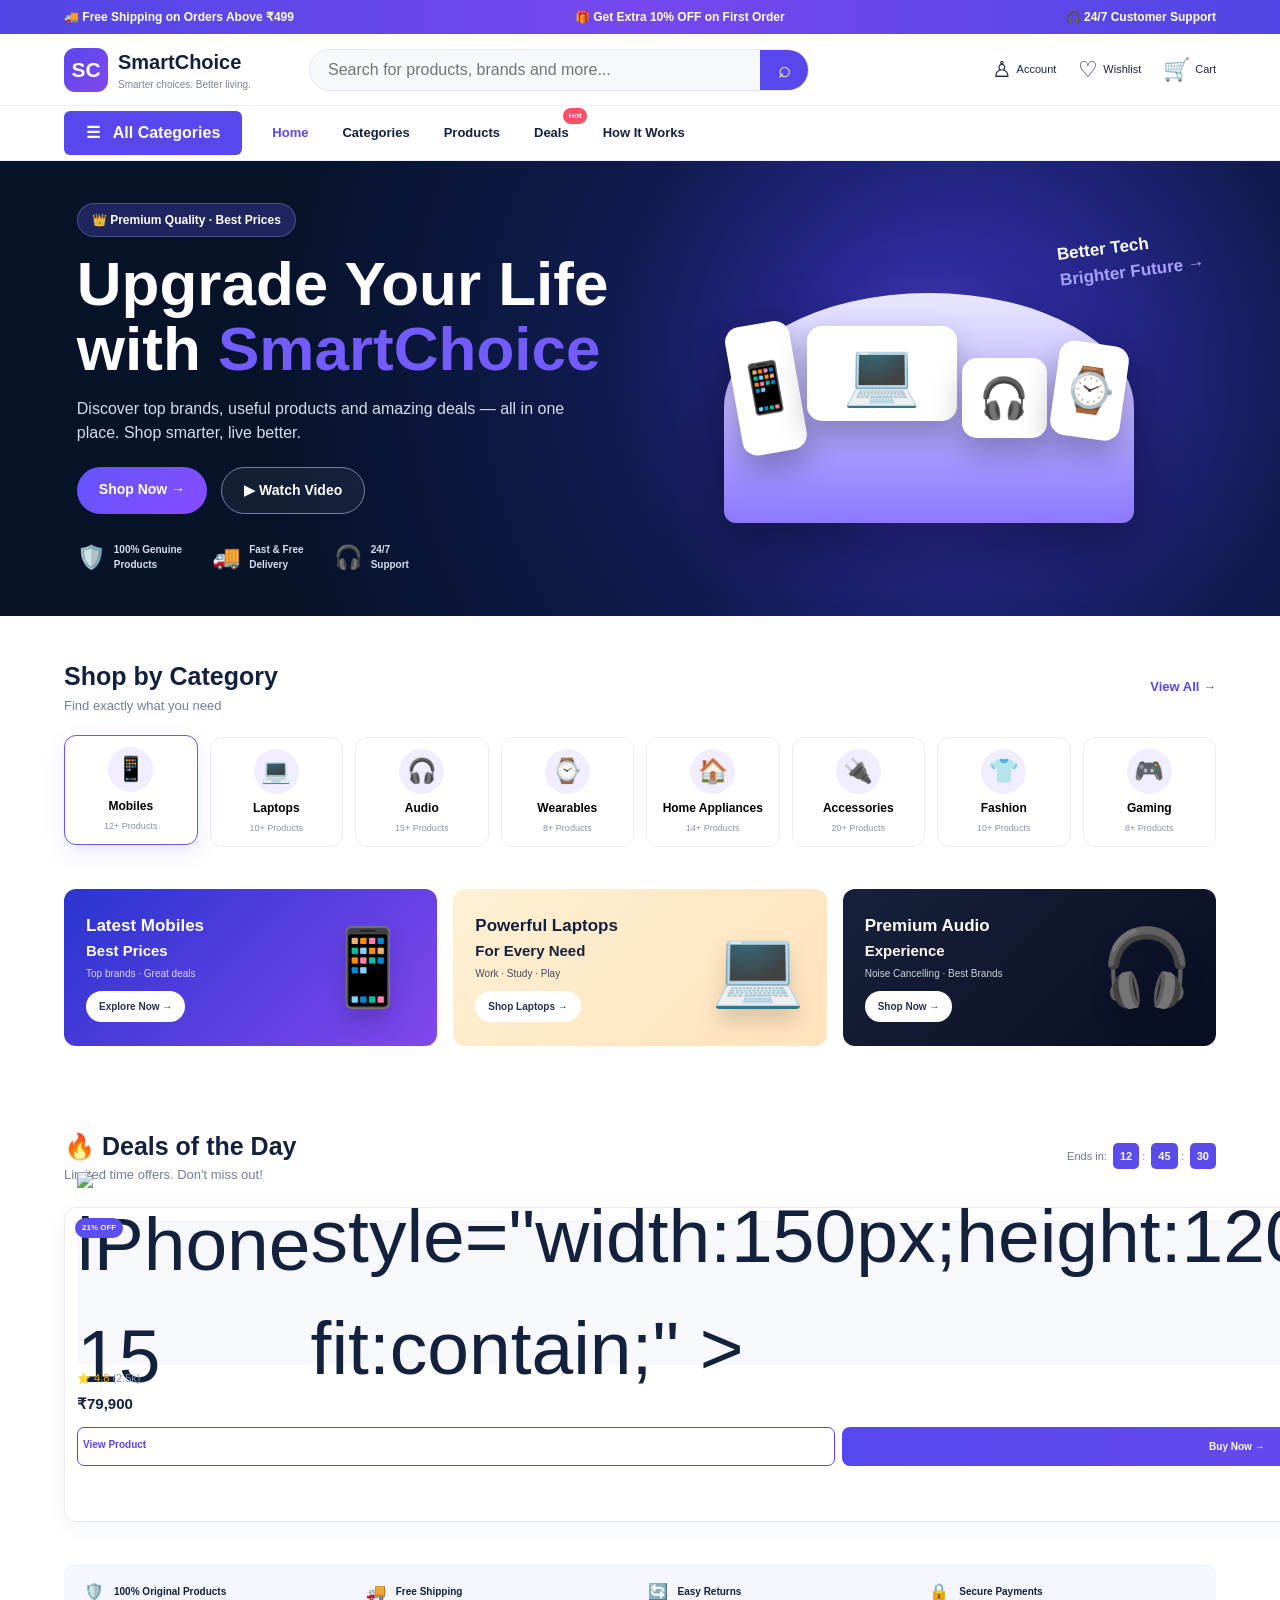
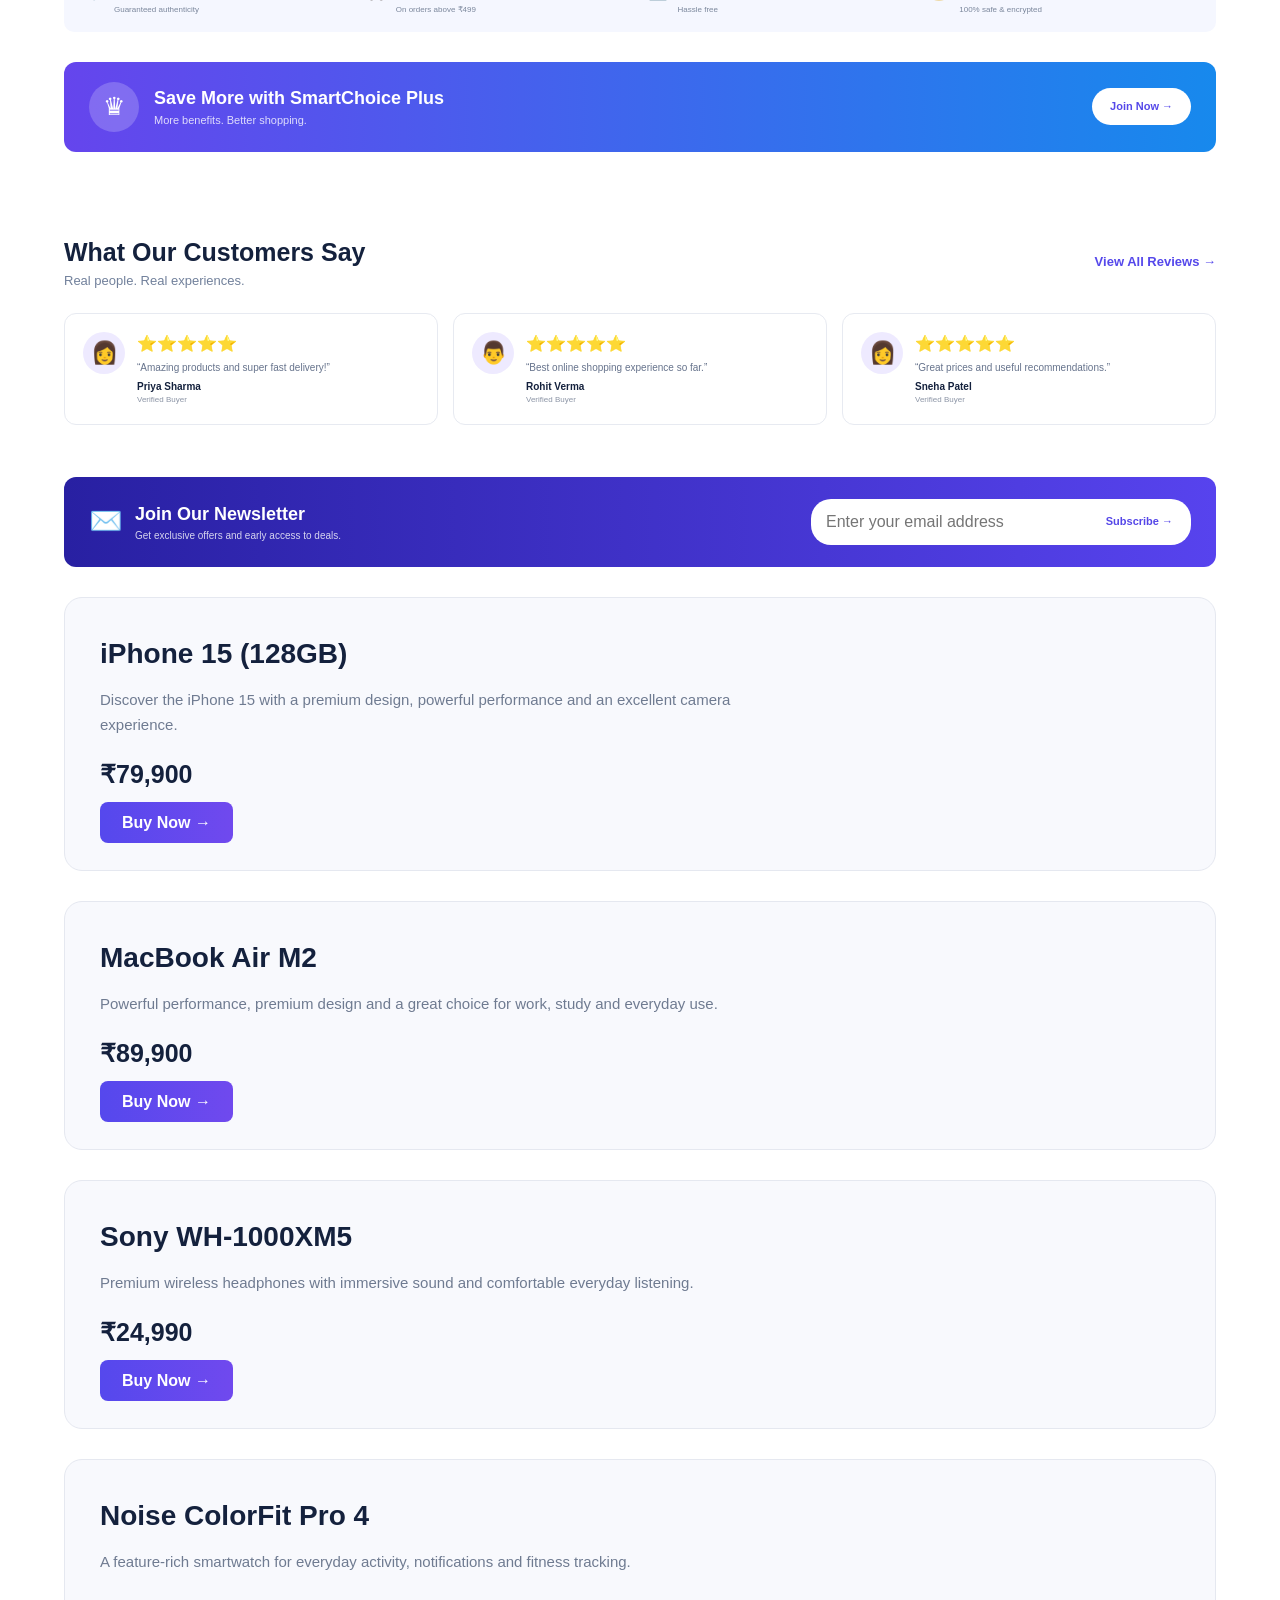
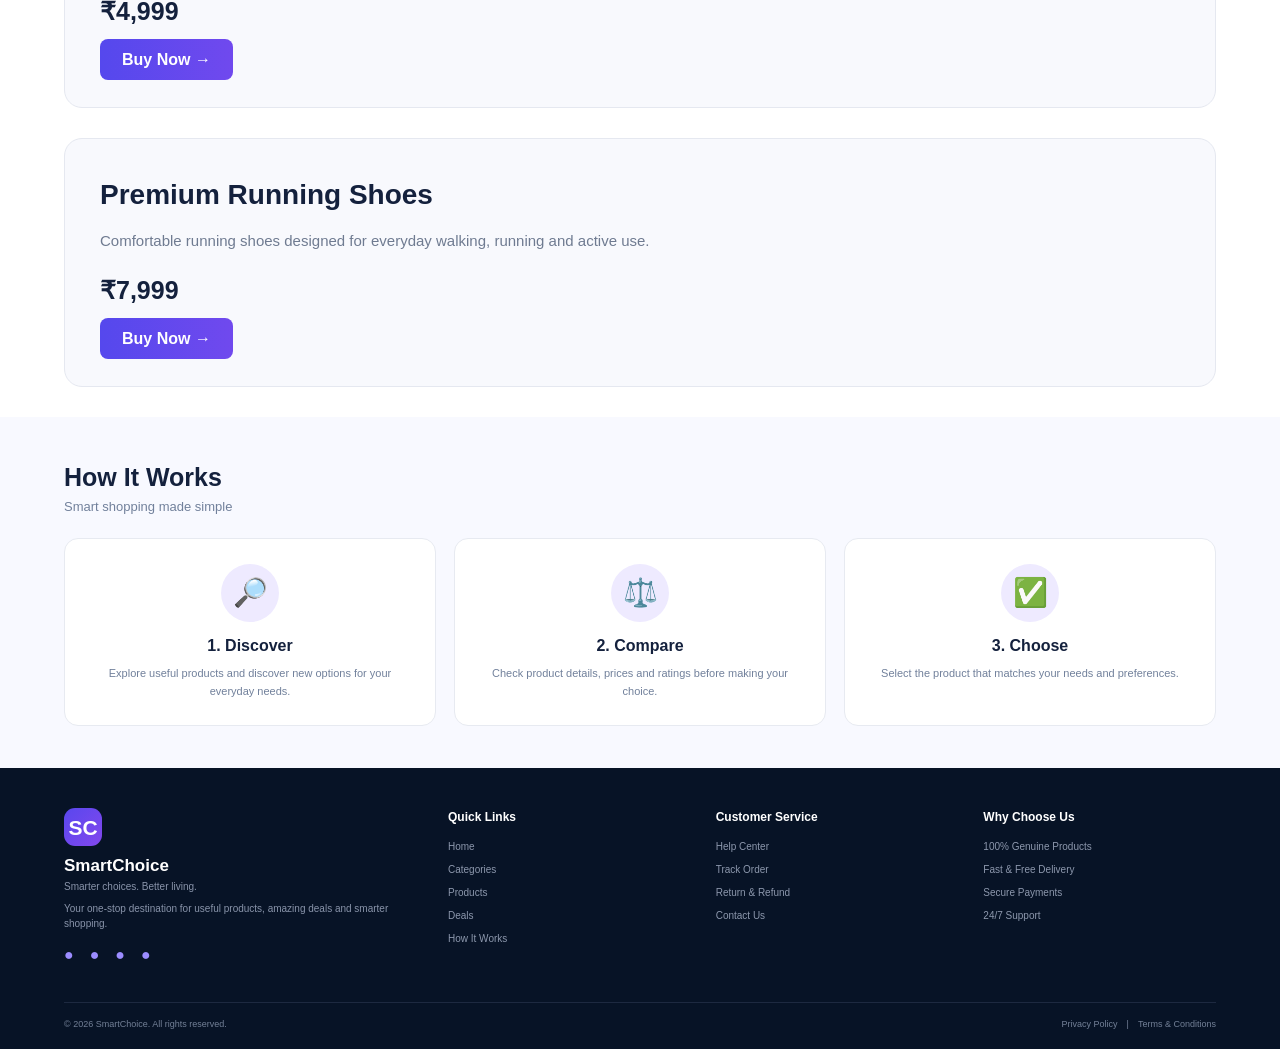
==== index.html @ cc9e72b7 "Update index.html" ====
<!DOCTYPE html>
<html lang="en">
<head>
  <meta charset="UTF-8">
  <meta name="viewport" content="width=device-width, initial-scale=1.0">

  <title>SmartChoice — Smart Shopping</title>
  <meta name="description" content="SmartChoice — discover useful products, trusted brands and great deals.">

  <link rel="stylesheet" href="style.css">
</head>

<body>

  <!-- TOP BAR -->
  <div class="topbar">
    <div>🚚 Free Shipping on Orders Above ₹499</div>
    <div>🎁 Get Extra 10% OFF on First Order</div>
    <div>🎧 24/7 Customer Support</div>
  </div>


  <!-- HEADER -->
  <header class="header">

    <div class="logo-area">
      <div class="logo-box">SC</div>

      <div class="brand">
        <strong>SmartChoice</strong>
        <span>Smarter choices. Better living.</span>
      </div>
    </div>


    <!-- SEARCH -->
    <div class="search-box">
      <input
        type="search"
        id="search"
        placeholder="Search for products, brands and more..."
      >
      <button type="button">⌕</button>
    </div>


    <!-- HEADER ICONS -->
    <div class="header-actions">
      <div class="header-action">
        <span>♙</span>
        <small>Account</small>
      </div>

      <div class="header-action">
        <span>♡</span>
        <small>Wishlist</small>
      </div>

      <div class="header-action">
        <span>🛒</span>
        <small>Cart</small>
      </div>
    </div>


    <!-- MOBILE MENU -->
    <button class="menu" onclick="toggleMenu()" aria-label="Open menu">
      ☰
    </button>

  </header>
  <div class="mobile-search">
  <input
    type="search"
    id="mobile-search"
    placeholder="Search products..."
  >
  <button type="button">⌕</button>
</div>


  <!-- NAVIGATION -->
  <nav class="nav">

    <button class="all-categories">
      ☰ &nbsp; All Categories
    </button>

    <div class="navlinks" id="navlinks">
      <a href="#home">Home</a>
      <a href="#categories">Categories</a>
      <a href="#products">Products</a>
      <a href="#deals">Deals <b>Hot</b></a>
      <a href="#how">How It Works</a>
    </div>

  </nav>


  <main id="home">


    <!-- HERO -->
    <section class="hero">

      <div class="hero-content">

        <div class="hero-badge">
          👑 Premium Quality · Best Prices
        </div>

        <h1>
          Upgrade Your Life with
          <span>SmartChoice</span>
        </h1>

        <p>
          Discover top brands, useful products and amazing deals —
          all in one place. Shop smarter, live better.
        </p>

        <div class="hero-buttons">
          <a href="#products" class="btn primary">
            Shop Now →
          </a>

          <a href="#how" class="btn secondary">
            ▶ Watch Video
          </a>
        </div>

        <div class="hero-trust">

          <div>
            <strong>🛡️</strong>
            <span>100% Genuine<br>Products</span>
          </div>

          <div>
            <strong>🚚</strong>
            <span>Fast & Free<br>Delivery</span>
          </div>

          <div>
            <strong>🎧</strong>
            <span>24/7<br>Support</span>
          </div>

        </div>

      </div>


      <!-- HERO VISUAL -->
      <div class="hero-visual">

        <div class="hero-circle"></div>

        <div class="hero-products">
          <div class="device phone">📱</div>
          <div class="device laptop">💻</div>
          <div class="device earbuds">🎧</div>
          <div class="device watch">⌚</div>
        </div>

        <div class="hero-message">
          Better Tech<br>
          <span>Brighter Future →</span>
        </div>

      </div>

    </section>


    <!-- CATEGORIES -->
    <section class="section" id="categories">

      <div class="section-heading">
        <div>
          <h2>Shop by Category</h2>
          <p>Find exactly what you need</p>
        </div>

        <a href="#">View All →</a>
      </div>


      <div class="category-grid">

        <button class="category active" data-filter="mobile">
          <span>📱</span>
          <strong>Mobiles</strong>
          <small>12+ Products</small>
        </button>

        <button class="category" data-filter="tech">
          <span>💻</span>
          <strong>Laptops</strong>
          <small>10+ Products</small>
        </button>

        <button class="category" data-filter="audio">
          <span>🎧</span>
          <strong>Audio</strong>
          <small>15+ Products</small>
        </button>

        <button class="category" data-filter="wearable">
          <span>⌚</span>
          <strong>Wearables</strong>
          <small>8+ Products</small>
        </button>

        <button class="category" data-filter="home">
          <span>🏠</span>
          <strong>Home Appliances</strong>
          <small>14+ Products</small>
        </button>

        <button class="category" data-filter="accessories">
          <span>🔌</span>
          <strong>Accessories</strong>
          <small>20+ Products</small>
        </button>

        <button class="category" data-filter="fashion">
          <span>👕</span>
          <strong>Fashion</strong>
          <small>10+ Products</small>
        </button>

        <button class="category" data-filter="gaming">
          <span>🎮</span>
          <strong>Gaming</strong>
          <small>8+ Products</small>
        </button>

      </div>

    </section>


    <!-- PROMO CARDS -->
    <section class="promo-grid">

      <div class="promo-card mobile-promo">
        <div>
          <h3>Latest Mobiles</h3>
          <strong>Best Prices</strong>
          <p>Top brands · Great deals</p>
          <button>Explore Now →</button>
        </div>
        <span>📱</span>
      </div>

      <div class="promo-card laptop-promo">
        <div>
          <h3>Powerful Laptops</h3>
          <strong>For Every Need</strong>
          <p>Work · Study · Play</p>
          <button>Shop Laptops →</button>
        </div>
        <span>💻</span>
      </div>

      <div class="promo-card audio-promo">
        <div>
          <h3>Premium Audio</h3>
          <strong>Experience</strong>
          <p>Noise Cancelling · Best Brands</p>
          <button>Shop Now →</button>
        </div>
        <span>🎧</span>
      </div>

    </section>


    <!-- PRODUCTS -->
    <section class="section" id="products">

      <div class="section-heading">
        <div>
          <h2>🔥 Deals of the Day</h2>
          <p>Limited time offers. Don't miss out!</p>
        </div>

        <div class="timer">
          Ends in: <b>12</b> : <b>45</b> : <b>30</b>
        </div>
      </div>


      <div class="product-grid">


        <!-- PRODUCT 1 -->
        <article
          class="product"
          data-category="mobile"
          data-name="iphone mobile"
        >
          <div class="discount">21% OFF</div>

          <div class="product-image">
  <img
    <img src="https://placehold.co/300x250/png?text=iPhone+15"
    alt="iPhone 15">
    style="width:150px;height:120px;object-fit:contain;"
  >
</div>
          <div class="rating">⭐ 4.8 <span>(2.5k)</span></div>

          <div class="price">₹79,900</div>

          <div class="product-buttons">
  <a class="view-product" href="#iphone-details">View Product</a>
  <button class="buy-now">Buy Now →</button>
</div>
        </article>


        <!-- PRODUCT 2 -->
        <article
          class="product"
          data-category="tech"
          data-name="macbook laptop"
        >
          <div class="discount">18% OFF</div>

          <div class="product-image">
  <img
    src="https://placehold.co/300x250?text=MacBook+Air+M2"
    alt="MacBook Air M2"
    style="width:150px;height:120px;object-fit:contain;"
  >
</div>

          <div class="rating">⭐ 4.7 <span>(1.2k)</span></div>

          <div class="price">₹89,900</div>

          <div class="product-buttons">
  <a class="view-product" href="#macbook-details">View Product</a>
  <button class="buy-now">Buy Now →</button>
</div>
        </article>


        <!-- PRODUCT 3 -->
        <article
          class="product"
          data-category="audio"
          data-name="sony headphones"
        >
          <div class="discount">32% OFF</div>

          <div class="product-image">
  <img
    src="https://placehold.co/300x250?text=Sony+Headphones"
    alt="Sony WH-1000XM5"
    style="width:150px;height:120px;object-fit:contain;"
  >
</div>

          <h3>Sony WH-1000XM5</h3>

          <div class="rating">⭐ 4.6 <span>(980)</span></div>

          <div class="price">₹24,990</div>

          <div class="product-buttons">
  <a class="view-product" href="#sony-details">View Product</a>
  <button class="buy-now">Buy Now →</button>
</div>
        </article>


        <!-- PRODUCT 4 -->
        <article
          class="product"
          data-category="wearable"
          data-name="noise smartwatch"
        >
          <div class="discount">28% OFF</div>

          <div class="product-image">
  <img
    src="https://placehold.co/300x250?text=Smartwatch"
    alt="Noise ColorFit Pro 4"
    style="width:150px;height:120px;object-fit:contain;"
  >
</div>

          <h3>Noise ColorFit Pro 4</h3>

          <div class="rating">⭐ 4.3 <span>(750)</span></div>

          <div class="price">₹4,999</div>

          <div class="product-buttons">
  <a class="view-product" href="#watch-details">View Product</a>
  <button class="buy-now">Buy Now →</button>
</div>
        </article>


        <!-- PRODUCT 5 -->
        <article
          class="product"
          data-category="fashion"
          data-name="nike shoes"
        >
          <div class="discount">20% OFF</div>

          <div class="product-image">
  <img
    src="https://placehold.co/300x250?text=Running+Shoes"
    alt="Premium Running Shoes"
    style="width:150px;height:120px;object-fit:contain;"
  >
</div>
          <h3>Premium Running Shoes</h3>

          <div class="rating">⭐ 4.5 <span>(640)</span></div>

          <div class="price">₹7,999</div>

         <div class="product-buttons">
  <a class="view-product" href="#shoes-details">View Product</a>
  <button class="buy-now">Buy Now →</button>
</div> 
        </article>

      </div>

    </section>


    <!-- TRUST STRIP -->
    <section class="trust-strip">

      <div>
        🛡️
        <strong>100% Original Products</strong>
        <small>Guaranteed authenticity</small>
      </div>

      <div>
        🚚
        <strong>Free Shipping</strong>
        <small>On orders above ₹499</small>
      </div>

      <div>
        🔄
        <strong>Easy Returns</strong>
        <small>Hassle free</small>
      </div>

      <div>
        🔒
        <strong>Secure Payments</strong>
        <small>100% safe & encrypted</small>
      </div>

    </section>


    <!-- DEAL BANNER -->
    <section class="deal-banner" id="deals">

      <div class="deal-icon">♛</div>

      <div>
        <h2>Save More with SmartChoice Plus</h2>
        <p>More benefits. Better shopping.</p>
      </div>

      <button>Join Now →</button>

    </section>


    <!-- REVIEWS -->
    <section class="section reviews">

      <div class="section-heading">
        <div>
          <h2>What Our Customers Say</h2>
          <p>Real people. Real experiences.</p>
        </div>

        <a href="#">View All Reviews →</a>
      </div>


      <div class="review-grid">

        <div class="review">
          <div class="avatar">👩</div>
          <div>
            <div>⭐⭐⭐⭐⭐</div>
            <p>
              “Amazing products and super fast delivery!”
            </p>
            <strong>Priya Sharma</strong>
            <small>Verified Buyer</small>
          </div>
        </div>

        <div class="review">
          <div class="avatar">👨</div>
          <div>
            <div>⭐⭐⭐⭐⭐</div>
            <p>
              “Best online shopping experience so far.”
            </p>
            <strong>Rohit Verma</strong>
            <small>Verified Buyer</small>
          </div>
        </div>

        <div class="review">
          <div class="avatar">👩</div>
          <div>
            <div>⭐⭐⭐⭐⭐</div>
            <p>
              “Great prices and useful recommendations.”
            </p>
            <strong>Sneha Patel</strong>
            <small>Verified Buyer</small>
          </div>
        </div>

      </div>

    </section>

    
    <!-- NEWSLETTER -->
    <section class="newsletter">

      <div>
        <span class="newsletter-icon">✉️</span>

        <div>
          <h2>Join Our Newsletter</h2>
          <p>Get exclusive offers and early access to deals.</p>
        </div>
      </div>

      <form onsubmit="subscribe(event)">
        <input
          type="email"
          placeholder="Enter your email address"
          required
        >

        <button type="submit">
          Subscribe →
        </button>
      </form>

    </section>
    
    <section class="product-details" id="iphone-details">

  <h2>iPhone 15 (128GB)</h2>

  <p>
    Discover the iPhone 15 with a premium design,
    powerful performance and an excellent camera experience.
  </p>

  <div class="details-price">₹79,900</div>

  <a class="buy-now" href="#products">
  Buy Now →
</a>

</section>

    <section class="product-details" id="macbook-details">

  <h2>MacBook Air M2</h2>

  <p>
    Powerful performance, premium design and a great choice
    for work, study and everyday use.
  </p>

  <div class="details-price">₹89,900</div>

<a class="buy-now" href="#products">
  Buy Now →
</a>

</section>
    <section class="product-details" id="sony-details">

  <h2>Sony WH-1000XM5</h2>

  <p>
    Premium wireless headphones with immersive sound
    and comfortable everyday listening.
  </p>

  <div class="details-price">₹24,990</div>

  <a class="buy-now" href="#products">
  Buy Now →
</a>

</section>
    <section class="product-details" id="watch-details">

  <h2>Noise ColorFit Pro 4</h2>

  <p>
    A feature-rich smartwatch for everyday activity,
    notifications and fitness tracking.
  </p>

  <div class="details-price">₹4,999</div>

<a class="buy-now" href="#products">
  Buy Now →
</a>

</section>
    <section class="product-details" id="shoes-details">

  <h2>Premium Running Shoes</h2>

  <p>
    Comfortable running shoes designed for everyday
    walking, running and active use.
  </p>

  <div class="details-price">₹7,999</div>

  <a class="buy-now" href="#products">
  Buy Now →
</a>

</section>
    <!-- HOW IT WORKS -->
<section class="how-it-works" id="how">

  <div class="section-heading">
    <div>
      <h2>How It Works</h2>
      <p>Smart shopping made simple</p>
    </div>
  </div>

  <div class="how-grid">

    <div class="how-card">
      <div class="how-icon">🔎</div>
      <h3>1. Discover</h3>
      <p>
        Explore useful products and discover new options
        for your everyday needs.
      </p>
    </div>

    <div class="how-card">
      <div class="how-icon">⚖️</div>
      <h3>2. Compare</h3>
      <p>
        Check product details, prices and ratings
        before making your choice.
      </p>
    </div>

    <div class="how-card">
      <div class="how-icon">✅</div>
      <h3>3. Choose</h3>
      <p>
        Select the product that matches your needs
        and preferences.
      </p>
    </div>

  </div>

</section>
  </main>


  <!-- FOOTER -->
  <footer class="footer">

    <div class="footer-brand">

      <div class="logo-box">SC</div>

      <div>
        <h2>SmartChoice</h2>
        <p>Smarter choices. Better living.</p>
      </div>

      <p>
        Your one-stop destination for useful products,
        amazing deals and smarter shopping.
      </p>

      <div class="socials">
        ●　●　●　●
      </div>

    </div>


    <div class="footer-column">
      <h3>Quick Links</h3>
      <a href="#home">Home</a>
      <a href="#categories">Categories</a>
      <a href="#products">Products</a>
      <a href="#deals">Deals</a>
      <a href="#how">How It Works</a>
    </div>


    <div class="footer-column">
      <h3>Customer Service</h3>
      <a href="#">Help Center</a>
      <a href="#">Track Order</a>
      <a href="#">Return & Refund</a>
      <a href="#">Contact Us</a>
    </div>


    <div class="footer-column">
      <h3>Why Choose Us</h3>
      <a href="#">100% Genuine Products</a>
      <a href="#">Fast & Free Delivery</a>
      <a href="#">Secure Payments</a>
      <a href="#">24/7 Support</a>
    </div>


    <div class="footer-bottom">
      <span>© 2026 SmartChoice. All rights reserved.</span>
      <span>Privacy Policy　|　Terms & Conditions</span>
    </div>

  </footer>


  <!-- JAVASCRIPT -->
  <script src="script.js"></script>

</body>
</html>
---- style.css ----
/* ===== SMARTCHOICE PREMIUM DESIGN ===== */

* {
  margin: 0;
  padding: 0;
  box-sizing: border-box;
}

html {
  scroll-behavior: smooth;
}

body {
  font-family: Arial, Helvetica, sans-serif;
  color: #14213d;
  background: #ffffff;
  line-height: 1.5;
}

a {
  text-decoration: none;
  color: inherit;
}

button,
input {
  font: inherit;
}

button {
  cursor: pointer;
}


/* ===== TOP BAR ===== */

.topbar {
  min-height: 34px;
  padding: 7px 5%;
  background: linear-gradient(90deg, #5146e5, #7548ed, #5146e5);
  color: #fff;

  display: flex;
  justify-content: space-between;
  align-items: center;

  font-size: 12px;
  font-weight: 600;
}


/* ===== HEADER ===== */

.header {
  min-height: 72px;
  padding: 10px 5%;

  display: flex;
  align-items: center;
  gap: 25px;

  background: #fff;
  border-bottom: 1px solid #edf0f7;
}

.logo-area {
  display: flex;
  align-items: center;
  gap: 10px;
  min-width: 220px;
}

.logo-box {
  width: 44px;
  height: 44px;

  border-radius: 11px;

  display: flex;
  align-items: center;
  justify-content: center;

  background: linear-gradient(135deg, #5947ee, #8248ed);
  color: #fff;

  font-size: 21px;
  font-weight: 800;
}

.brand {
  display: flex;
  flex-direction: column;
}

.brand strong {
  font-size: 20px;
}

.brand span {
  font-size: 10px;
  color: #7b8498;
}


/* ===== SEARCH ===== */

.search-box {
  flex: 1;
  max-width: 500px;

  height: 42px;

  display: flex;
  align-items: center;

  background: #f7f8fc;
  border: 1px solid #e5e8f0;
  border-radius: 24px;

  overflow: hidden;
}

.search-box input {
  flex: 1;
  height: 100%;

  border: none;
  outline: none;
  background: transparent;

  padding: 0 18px;
  color: #222;
}

.search-box button {
  width: 48px;
  height: 100%;

  border: none;
  background: #5947ee;
  color: white;

  font-size: 22px;
}


/* ===== HEADER ACTIONS ===== */

.header-actions {
  display: flex;
  align-items: center;
  gap: 22px;
  margin-left: auto;
}

.header-action {
  display: flex;
  align-items: center;
  gap: 5px;
  color: #1b2744;
}

.header-action span {
  font-size: 22px;
}

.header-action small {
  font-size: 11px;
}

.menu {
  display: none;

  width: 45px;
  height: 45px;

  border: none;
  border-radius: 12px;

  background: #f1f3f9;
  color: #172039;

  font-size: 24px;
}


/* ===== NAV ===== */

.nav {
  min-height: 52px;
  padding: 0 5%;

  display: flex;
  align-items: center;
  gap: 30px;

  background: #fff;
  border-bottom: 1px solid #edf0f7;
}

.all-categories {
  border: none;
  border-radius: 6px;

  padding: 10px 22px;

  background: #5947ee;
  color: white;

  font-weight: 700;
}

.navlinks {
  display: flex;
  align-items: center;
  gap: 34px;

  font-size: 13px;
  font-weight: 600;
}

.navlinks a {
  position: relative;
  padding: 17px 0;
}

.navlinks a:hover {
  color: #5947ee;
}

.navlinks a:first-child {
  color: #5947ee;
}

.navlinks b {
  position: absolute;
  top: 2px;
  right: -18px;

  padding: 2px 5px;

  border-radius: 8px;

  background: #ff4f67;
  color: white;

  font-size: 8px;
}


/* ===== HERO ===== */

.hero {
  min-height: 380px;
  padding: 42px 6%;

  display: grid;
  grid-template-columns: 1fr 1fr;
  align-items: center;
  gap: 30px;

  overflow: hidden;

  background:
    radial-gradient(circle at 75% 45%, #3831bd 0, #111b50 35%, #061329 70%);
  color: white;
}

.hero-content {
  max-width: 560px;
  z-index: 2;
}

.hero-badge {
  display: inline-block;

  padding: 7px 14px;
  margin-bottom: 14px;

  border-radius: 18px;

  background: rgba(108, 92, 255, 0.25);
  border: 1px solid rgba(255,255,255,0.2);

  font-size: 12px;
  font-weight: 700;
}

.hero h1 {
  font-size: clamp(36px, 5vw, 62px);
  line-height: 1.05;
  margin-bottom: 16px;
}

.hero h1 span {
  color: #735cff;
}

.hero p {
  max-width: 530px;
  color: #d4dcf0;
  font-size: 16px;
  margin-bottom: 22px;
}

.hero-buttons {
  display: flex;
  gap: 14px;
  margin-bottom: 26px;
}

.btn {
  padding: 12px 22px;
  border-radius: 25px;
  font-weight: 700;
  font-size: 14px;
}

.btn.primary {
  background: linear-gradient(135deg, #6354ff, #874cff);
  color: white;
}

.btn.secondary {
  border: 1px solid #7783a3;
  color: white;
  background: rgba(255,255,255,0.05);
}

.hero-trust {
  display: flex;
  gap: 30px;
}

.hero-trust div {
  display: flex;
  align-items: center;
  gap: 8px;
}

.hero-trust strong {
  font-size: 23px;
}

.hero-trust span {
  color: #d8def0;
  font-size: 10px;
  font-weight: 600;
}


/* ===== HERO VISUAL ===== */

.hero-visual {
  position: relative;
  min-height: 320px;

  display: flex;
  align-items: center;
  justify-content: center;
}

.hero-circle {
  position: absolute;

  width: 340px;
  height: 340px;

  border-radius: 50%;

  background: radial-gradient(circle, #6e5cff, #2d2a9c 55%, transparent 70%);
  opacity: 0.7;
}

.hero-products {
  position: relative;
  z-index: 2;

  width: 410px;
  height: 230px;

  display: flex;
  align-items: center;
  justify-content: center;
  gap: 5px;

  border-radius: 50% 50% 12px 12px;

  background: linear-gradient(180deg, #e9e8ff, #8c78ff);
  box-shadow: 0 20px 60px rgba(0,0,0,0.4);

  transform: translateY(20px);
}

.device {
  display: flex;
  align-items: center;
  justify-content: center;

  border-radius: 15px;

  background: #fff;
  box-shadow: 0 15px 30px rgba(0,0,0,0.25);
}

.phone {
  width: 65px;
  height: 130px;
  font-size: 48px;
  transform: rotate(-10deg) translateY(-20px);
}

.laptop {
  width: 150px;
  height: 95px;
  font-size: 62px;
  transform: translateY(-35px);
}

.earbuds {
  width: 85px;
  height: 80px;
  font-size: 40px;
  transform: translateY(-10px);
}

.watch {
  width: 70px;
  height: 95px;
  font-size: 43px;
  transform: rotate(8deg) translateY(-18px);
}

.hero-message {
  position: absolute;
  top: 5px;
  right: 0;

  color: #fff;
  font-size: 17px;
  font-weight: 800;
  transform: rotate(-7deg);
}

.hero-message span {
  color: #a9a1ff;
}


/* ===== GENERAL SECTION ===== */

.section {
  padding: 42px 5%;
}

.section-heading {
  display: flex;
  align-items: center;
  justify-content: space-between;

  margin-bottom: 22px;
}

.section-heading h2 {
  font-size: 25px;
}

.section-heading p {
  color: #71809b;
  font-size: 13px;
}

.section-heading > a {
  color: #5548eb;
  font-size: 13px;
  font-weight: 700;
}


/* ===== CATEGORIES ===== */

.category-grid {
  display: grid;
  grid-template-columns: repeat(8, 1fr);
  gap: 12px;
}

.category {
  min-height: 110px;

  border: 1px solid #e9ecf3;
  border-radius: 12px;

  background: white;

  display: flex;
  flex-direction: column;
  align-items: center;
  justify-content: center;

  gap: 5px;

  transition: 0.2s;
}

.category:hover,
.category.active {
  border-color: #6758ef;
  box-shadow: 0 8px 22px rgba(84,72,230,0.12);
  transform: translateY(-2px);
}

.category span {
  width: 45px;
  height: 45px;

  border-radius: 50%;

  display: flex;
  align-items: center;
  justify-content: center;

  background: #f0edff;

  font-size: 24px;
}

.category strong {
  font-size: 12px;
}

.category small {
  color: #8a93a6;
  font-size: 9px;
}


/* ===== PROMO GRID ===== */

.promo-grid {
  padding: 0 5% 40px;

  display: grid;
  grid-template-columns: repeat(3, 1fr);
  gap: 16px;
}

.promo-card {
  min-height: 135px;

  padding: 22px;

  border-radius: 12px;

  display: flex;
  align-items: center;
  justify-content: space-between;

  overflow: hidden;
}

.mobile-promo {
  background: linear-gradient(135deg, #2935cf, #8247ee);
  color: white;
}

.laptop-promo {
  background: linear-gradient(135deg, #fff0d4, #ffe3bb);
}

.audio-promo {
  background: linear-gradient(135deg, #18213c, #080e22);
  color: white;
}

.promo-card h3 {
  font-size: 17px;
}

.promo-card strong {
  font-size: 15px;
}

.promo-card p {
  font-size: 10px;
  opacity: 0.8;
  margin: 3px 0 10px;
}

.promo-card button {
  border: none;
  border-radius: 18px;

  padding: 8px 13px;

  background: white;
  color: #263151;

  font-size: 10px;
  font-weight: 700;
}

.promo-card > span {
  font-size: 75px;
  filter: drop-shadow(0 12px 10px rgba(0,0,0,0.15));
}


/* ===== TIMER ===== */

.timer {
  font-size: 11px;
  color: #6e7890;
}

.timer b {
  display: inline-block;

  padding: 5px 7px;
  margin-left: 3px;

  border-radius: 5px;

  background: #5b4bea;
  color: white;
}


/* ===== PRODUCTS ===== */

.product-grid {
  display: grid;
  grid-template-columns: repeat(5, 1fr);
  gap: 15px;
}

.product {
  position: relative;

  padding: 12px;

  border: 1px solid #e7eaf1;
  border-radius: 12px;

  background: white;

  box-shadow: 0 5px 20px rgba(20,35,70,0.05);

  transition: 0.2s;
}

.product:hover {
  transform: translateY(-4px);
  box-shadow: 0 12px 30px rgba(20,35,70,0.1);
}

.discount {
  position: absolute;
  top: 10px;
  left: 10px;
  z-index: 2;

  padding: 4px 7px;

  border-radius: 10px;

  background: #5c4df0;
  color: white;

  font-size: 8px;
  font-weight: 700;
}

.product-image {
  height: 145px;

  display: flex;
  align-items: center;
  justify-content: center;

  border-radius: 8px;

  background: #f7f8fc;

  font-size: 75px;
}

.product h3 {
  margin-top: 10px;
  font-size: 12px;
}

.rating {
  margin-top: 5px;
  color: #f5aa00;
  font-size: 11px;
}

.rating span {
  color: #8190a9;
}

.price {
  margin: 7px 0 11px;
  font-size: 15px;
  font-weight: 800;
}

.product-link {
  width: 100%;

  border: none;
  border-radius: 6px;

  padding: 9px;

  background: linear-gradient(90deg, #5548ed, #7049ee);
  color: white;

  font-size: 11px;
  font-weight: 700;
}


/* ===== TRUST STRIP ===== */

.trust-strip {
  margin: 0 5% 30px;

  padding: 16px 20px;

  display: grid;
  grid-template-columns: repeat(4, 1fr);
  gap: 15px;

  border-radius: 10px;

  background: #f5f7ff;
}

.trust-strip div {
  display: grid;
  grid-template-columns: 30px 1fr;
  align-items: center;
}

.trust-strip div:first-letter {
  font-size: 20px;
}

.trust-strip strong {
  font-size: 10px;
}

.trust-strip small {
  grid-column: 2;
  color: #7b879c;
  font-size: 8px;
}


/* ===== DEAL BANNER ===== */

.deal-banner {
  margin: 10px 5% 40px;
  padding: 20px 25px;

  display: flex;
  align-items: center;
  gap: 15px;

  border-radius: 12px;

  background: linear-gradient(90deg, #6545ed, #1789ed);
  color: white;
}

.deal-icon {
  width: 50px;
  height: 50px;

  display: flex;
  align-items: center;
  justify-content: center;

  border-radius: 50%;

  background: rgba(255,255,255,0.2);

  font-size: 25px;
}

.deal-banner h2 {
  font-size: 18px;
}

.deal-banner p {
  font-size: 11px;
  opacity: 0.8;
}

.deal-banner button {
  margin-left: auto;

  border: none;
  border-radius: 20px;

  padding: 10px 18px;

  background: white;
  color: #5548e9;

  font-size: 11px;
  font-weight: 700;
}


/* ===== REVIEWS ===== */

.review-grid {
  display: grid;
  grid-template-columns: repeat(3, 1fr);
  gap: 15px;
}

.review {
  padding: 18px;

  display: flex;
  gap: 12px;

  border: 1px solid #e7eaf1;
  border-radius: 12px;

  background: white;
}

.avatar {
  width: 42px;
  height: 42px;

  flex-shrink: 0;

  display: flex;
  align-items: center;
  justify-content: center;

  border-radius: 50%;

  background: #eeeaff;

  font-size: 22px;
}

.review p {
  margin: 4px 0;

  color: #66738c;
  font-size: 10px;
}

.review strong,
.review small {
  display: block;
}

.review strong {
  font-size: 10px;
}

.review small {
  color: #8b94a5;
  font-size: 8px;
}


/* ===== NEWSLETTER ===== */

.newsletter {
  margin: 10px 5% 0;
  padding: 22px 25px;

  display: flex;
  align-items: center;
  justify-content: space-between;
  gap: 25px;

  border-radius: 12px;

  background: linear-gradient(90deg, #2820a2, #5743ee);
  color: white;
}

.newsletter > div {
  display: flex;
  align-items: center;
  gap: 12px;
}

.newsletter-icon {
  font-size: 27px;
}

.newsletter h2 {
  font-size: 18px;
}

.newsletter p {
  font-size: 10px;
  opacity: 0.8;
}

.newsletter form {
  display: flex;
  min-width: 380px;
}

.newsletter input {
  flex: 1;

  min-width: 0;

  padding: 11px 15px;

  border: none;
  outline: none;

  border-radius: 20px 0 0 20px;
}

.newsletter button {
  border: none;

  padding: 0 18px;

  border-radius: 0 20px 20px 0;

  background: white;
  color: #5547e8;

  font-weight: 700;
  font-size: 11px;
}


/* ===== FOOTER ===== */

.footer {
  margin-top: 0;
  padding: 40px 5% 18px;

  display: grid;
  grid-template-columns: 1.5fr repeat(3, 1fr);
  gap: 35px;

  background: #071326;
  color: white;
}

.footer-brand {
  display: flex;
  flex-direction: column;
  gap: 7px;
}

.footer-brand > div:first-child {
  display: flex;
  align-items: center;
  gap: 10px;
}

.footer-brand .logo-box {
  width: 38px;
  height: 38px;
}

.footer-brand h2 {
  font-size: 17px;
}

.footer-brand p {
  color: #8994aa;
  font-size: 10px;
}

.socials {
  margin-top: 5px;
  color: #9b8cff;
}

.footer-column {
  display: flex;
  flex-direction: column;
  gap: 8px;
}

.footer-column h3 {
  margin-bottom: 5px;
  font-size: 12px;
}

.footer-column a {
  color: #8d98ad;
  font-size: 10px;
}

.footer-column a:hover {
  color: white;
}

.footer-bottom {
  grid-column: 1 / -1;

  padding-top: 15px;

  display: flex;
  justify-content: space-between;

  border-top: 1px solid #1d2940;

  color: #738097;
  font-size: 9px;
}


/* ===== MOBILE ===== */

@media (max-width: 900px) {

  .topbar {
    display: none;
  }

  .header {
    min-height: 72px;
    padding: 10px 20px;
  }

  .logo-area {
    min-width: auto;
  }

  .search-box,
  .header-actions,
  .all-categories {
    display: none;
  }

  .menu {
    display: block;
    margin-left: auto;
  }

  .nav {
    padding: 0;
    min-height: 0;
    border: none;
  }

  .navlinks {
    display: none;

    position: absolute;
    top: 72px;
    left: 0;
    right: 0;

    z-index: 1000;

    padding: 10px 25px 20px;

    flex-direction: column;
    align-items: stretch;
    gap: 0;

    background: white;

    box-shadow: 0 12px 25px rgba(0,0,0,0.12);
  }

  .navlinks.show {
    display: flex;
  }

  .navlinks a {
    padding: 15px 0;

    border-bottom: 1px solid #edf0f5;
  }

  .navlinks a:last-child {
    border-bottom: none;
  }

  .hero {
    grid-template-columns: 1fr;
    padding: 40px 25px 20px;
    text-align: center;
  }

  .hero-content {
    margin: auto;
  }

  .hero p {
    margin-left: auto;
    margin-right: auto;
  }

  .hero-buttons,
  .hero-trust {
    justify-content: center;
  }

  .hero-visual {
    min-height: 280px;
  }

  .hero-message {
    right: 5%;
  }

  .category-grid {
    grid-template-columns: repeat(4, 1fr);
  }

  .promo-grid {
    grid-template-columns: 1fr;
  }

  .product-grid {
    grid-template-columns: repeat(2, 1fr);
  }

  .trust-strip {
    grid-template-columns: repeat(2, 1fr);
  }

  .review-grid {
    grid-template-columns: 1fr;
  }

  .newsletter {
    flex-direction: column;
    align-items: stretch;
  }

  .newsletter form {
    min-width: 0;
    width: 100%;
  }

  .footer {
    grid-template-columns: repeat(2, 1fr);
  }

  .footer-brand {
    grid-column: 1 / -1;
  }
}


/* ===== SMALL MOBILE ===== */

@media (max-width: 520px) {

  .header {
    padding: 10px 15px;
  }

  .brand strong {
    font-size: 19px;
  }

  .hero {
    padding-left: 18px;
    padding-right: 18px;
  }

  .hero h1 {
    font-size: 40px;
  }

  .hero p {
    font-size: 14px;
  }

  .hero-buttons {
    flex-direction: column;
    align-items: stretch;
  }

  .hero-trust {
    gap: 12px;
  }

  .hero-trust div {
    flex-direction: column;
  }

  .hero-products {
    width: 310px;
    height: 190px;
  }

  .category-grid {
    grid-template-columns: repeat(2, 1fr);
  }

  .section {
    padding: 32px 18px;
  }

  .promo-grid {
    padding-left: 18px;
    padding-right: 18px;
  }

  .product-grid {
    grid-template-columns: repeat(2, 1fr);
    gap: 10px;
  }

  .product {
    padding: 8px;
  }

  .product-image {
    height: 120px;
    font-size: 58px;
  }

  .trust-strip {
    margin-left: 18px;
    margin-right: 18px;
    grid-template-columns: 1fr 1fr;
    padding: 13px;
  }

  .deal-banner {
    margin-left: 18px;
    margin-right: 18px;
  }

  .deal-banner button {
    padding: 8px 10px;
  }

  .newsletter {
    margin-left: 18px;
    margin-right: 18px;
  }

  .footer {
    padding-left: 18px;
    padding-right: 18px;
  }

  .footer-bottom {
    flex-direction: column;
    gap: 8px;
  }
}

/* ===== FINAL MOBILE POLISH ===== */

@media (max-width: 520px) {

  .hero h1 {
    font-size: 38px;
    line-height: 1.08;
  }

  .hero p {
    font-size: 15px;
    line-height: 1.65;
  }

  .hero-products {
    width: 330px;
    height: 200px;
  }

  .section-heading h2 {
    font-size: 22px;
  }

  .section-heading p {
    font-size: 11px;
  }

  .category {
    min-height: 125px;
  }

  .category span {
    width: 52px;
    height: 52px;
    font-size: 27px;
  }

  .category strong {
    font-size: 13px;
  }

  .category small {
    font-size: 10px;
  }

  .promo-card {
    min-height: 150px;
    padding: 20px;
  }

  .promo-card h3 {
    font-size: 18px;
  }

  .promo-card strong {
    font-size: 14px;
  }

  .promo-card p {
    font-size: 10px;
  }

  .promo-card > span {
    font-size: 70px;
  }

  .product-grid {
    gap: 12px;
  }

  .product {
    padding: 10px;
    border-radius: 14px;
  }

  .product-image {
    height: 135px;
    font-size: 62px;
  }

  .product h3 {
    font-size: 13px;
    line-height: 1.35;
  }

  .rating {
    font-size: 10px;
  }

  .price {
    font-size: 16px;
  }

  .product-link {
    padding: 10px 5px;
    font-size: 11px;
  }

  .discount {
    font-size: 9px;
  }

  .trust-strip {
    gap: 12px;
  }

  .trust-strip strong {
    font-size: 9px;
  }

  .trust-strip small {
    font-size: 8px;
  }

  .deal-banner {
    padding: 18px;
  }

  .deal-banner h2 {
    font-size: 16px;
  }

  .deal-banner p {
    font-size: 10px;
  }

  .newsletter {
    padding: 20px;
  }

  .newsletter h2 {
    font-size: 17px;
  }

  .newsletter form {
    width: 100%;
  }

  .newsletter input {
    font-size: 12px;
  }

  .newsletter button {
    padding: 0 13px;
  }

}

/* ===== PRODUCT BUTTONS ===== */

.product-buttons {
  display: flex;
  gap: 7px;
  margin-top: 10px;
}

.product-buttons > * {
  flex: 1;
  padding: 9px 5px;
  border-radius: 7px;
  font-size: 10px;
  font-weight: 700;
}

.view-product {
  border: 1px solid #5947ee;
  background: white;
  color: #5947ee;
}

.buy-now {
  border: none;
  background: linear-gradient(90deg, #5548ed, #7049ee);
  color: white;
}

/* ===== PRODUCT DETAILS ===== */

.product-details {
  margin: 20px 5% 40px;
  padding: 30px;
  border: 1px solid #e7eaf1;
  border-radius: 14px;
  background: #f8f9ff;
}

.product-details h2 {
  font-size: 24px;
  margin-bottom: 8px;
}

.product-details p {
  max-width: 600px;
  color: #6f7b91;
  font-size: 13px;
}

.details-price {
  margin: 15px 0;
  font-size: 22px;
  font-weight: 800;
}

/* ===== HOW IT WORKS ===== */

.how-it-works {
  padding: 42px 5%;
  background: #f8f9ff;
}

.how-grid {
  display: grid;
  grid-template-columns: repeat(3, 1fr);
  gap: 18px;
}

.how-card {
  padding: 25px;
  text-align: center;
  background: #ffffff;
  border: 1px solid #e7eaf1;
  border-radius: 14px;
  transition: 0.2s;
}

.how-card:hover {
  transform: translateY(-4px);
  box-shadow: 0 12px 28px rgba(20,35,70,0.08);
}

.how-icon {
  width: 58px;
  height: 58px;
  margin: 0 auto 12px;

  display: flex;
  align-items: center;
  justify-content: center;

  border-radius: 50%;
  background: #eeeaff;
  font-size: 28px;
}

.how-card h3 {
  margin-bottom: 7px;
  font-size: 16px;
}

.how-card p {
  color: #71809b;
  font-size: 11px;
  line-height: 1.6;
}


/* ===== HOW IT WORKS MOBILE ===== */

@media (max-width: 700px) {

  .how-grid {
    grid-template-columns: 1fr;
  }

  .how-card {
    padding: 22px;
  }

}

/* ===== MOBILE SEARCH ===== */

.mobile-search {
  display: none;
}

@media (max-width: 900px) {

  .mobile-search {
    display: flex;
    margin: 10px 18px;
    height: 42px;
    background: #f7f8fc;
    border: 1px solid #e5e8f0;
    border-radius: 22px;
    overflow: hidden;
  }

  .mobile-search input {
    flex: 1;
    border: none;
    outline: none;
    background: transparent;
    padding: 0 15px;
  }

  .mobile-search button {
    width: 48px;
    border: none;
    background: #5947ee;
    color: white;
    font-size: 20px;
  }

}

/* ===== PRODUCT DETAILS MOBILE ===== */

@media (max-width: 520px) {

  .product-details {
    margin: 18px;
    padding: 22px;
    border-radius: 14px;
  }

  .product-details h2 {
    font-size: 20px;
  }

  .product-details p {
    font-size: 12px;
    line-height: 1.6;
  }

  .details-price {
    font-size: 20px;
  }

  .product-details .buy-now {
    width: 100%;
    padding: 11px;
    border-radius: 8px;
  }

}

/* ===== PRODUCT DETAILS ===== */

.product-details {
  margin: 30px 5%;
  padding: 35px;
  border: 1px solid #e5e8f0;
  border-radius: 18px;
  background: #f8f9fd;
  scroll-margin-top: 20px;
}

.product-details h2 {
  margin-bottom: 12px;
  color: #14213d;
  font-size: 28px;
}

.product-details p {
  max-width: 700px;
  margin-bottom: 18px;
  color: #6f7b91;
  font-size: 15px;
  line-height: 1.7;
}

.details-price {
  margin-bottom: 18px;
  color: #14213d;
  font-size: 25px;
  font-weight: 800;
}

.buy-now {
  padding: 12px 22px;
  border: none;
  border-radius: 8px;
  background: linear-gradient(90deg, #5548ed, #7049ee);
  color: white;
  font-weight: 700;
  cursor: pointer;
}

.buy-now:hover {
  transform: translateY(-2px);
}
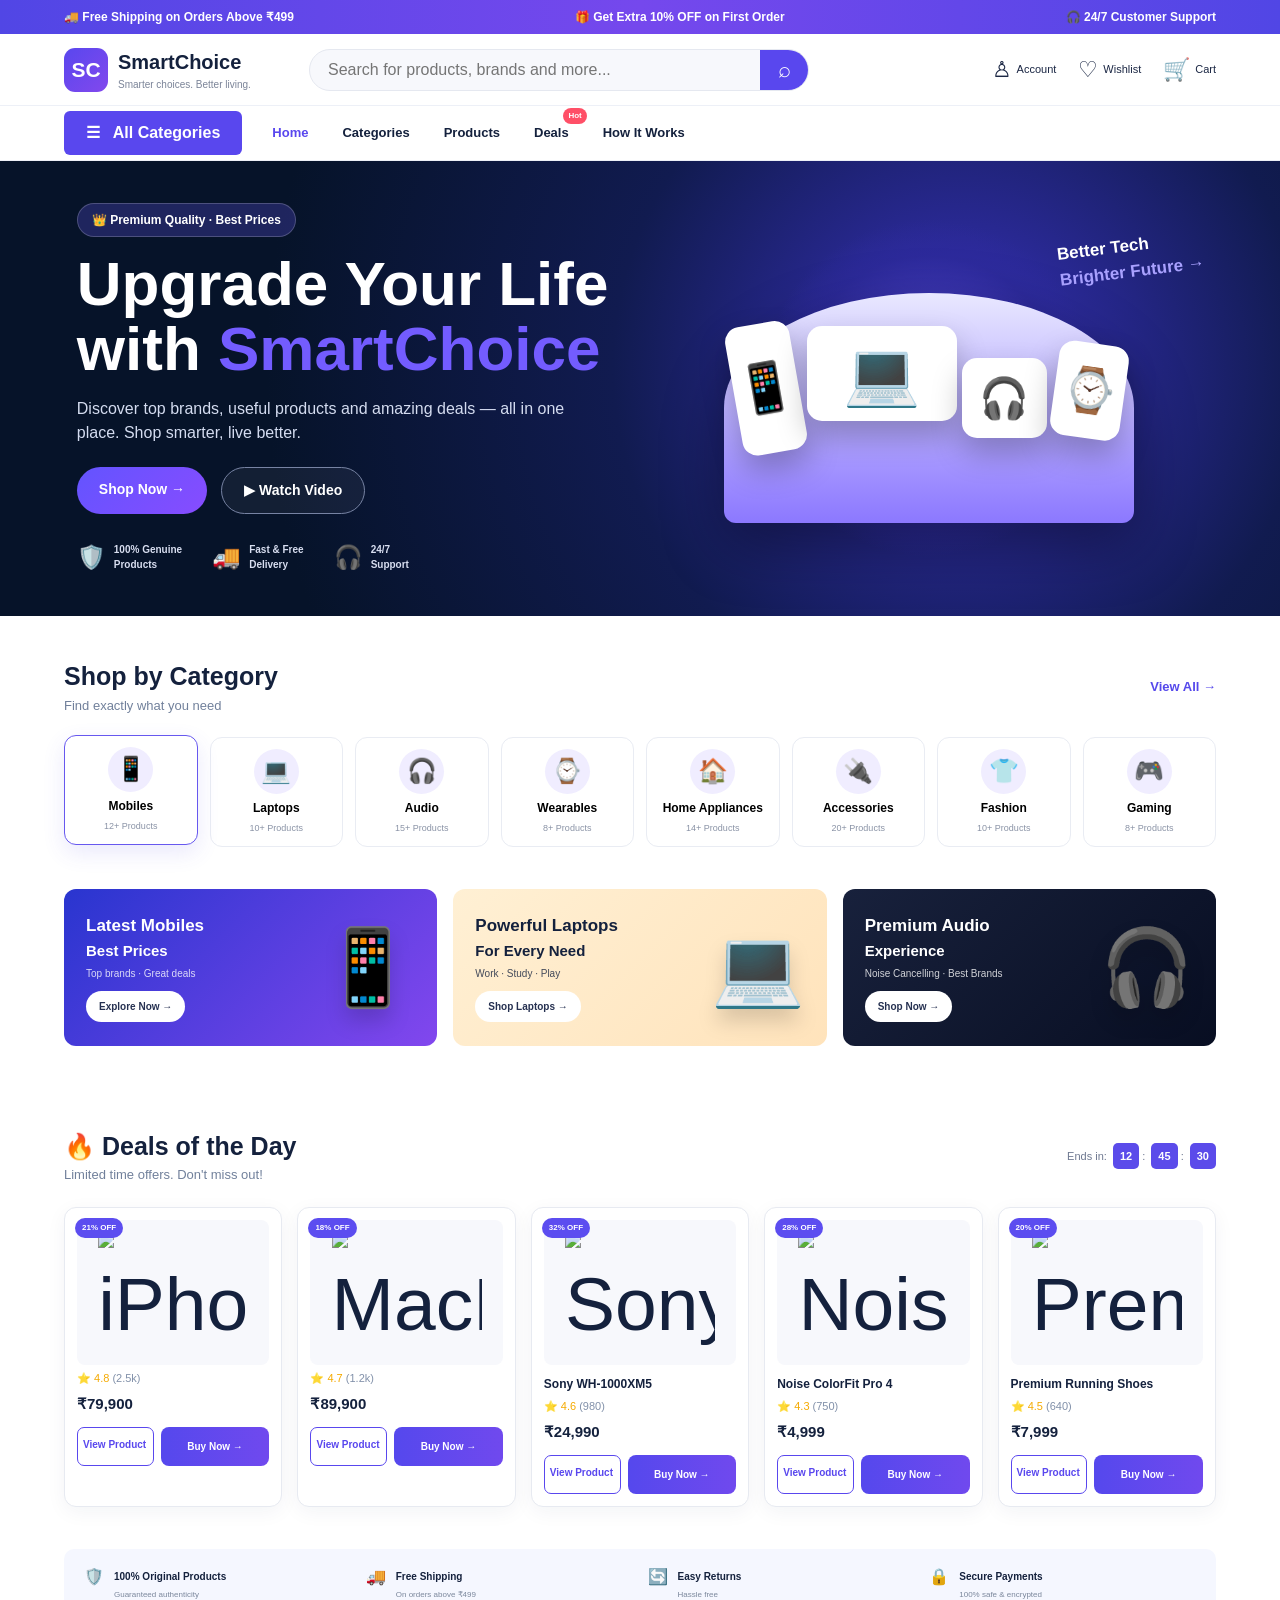
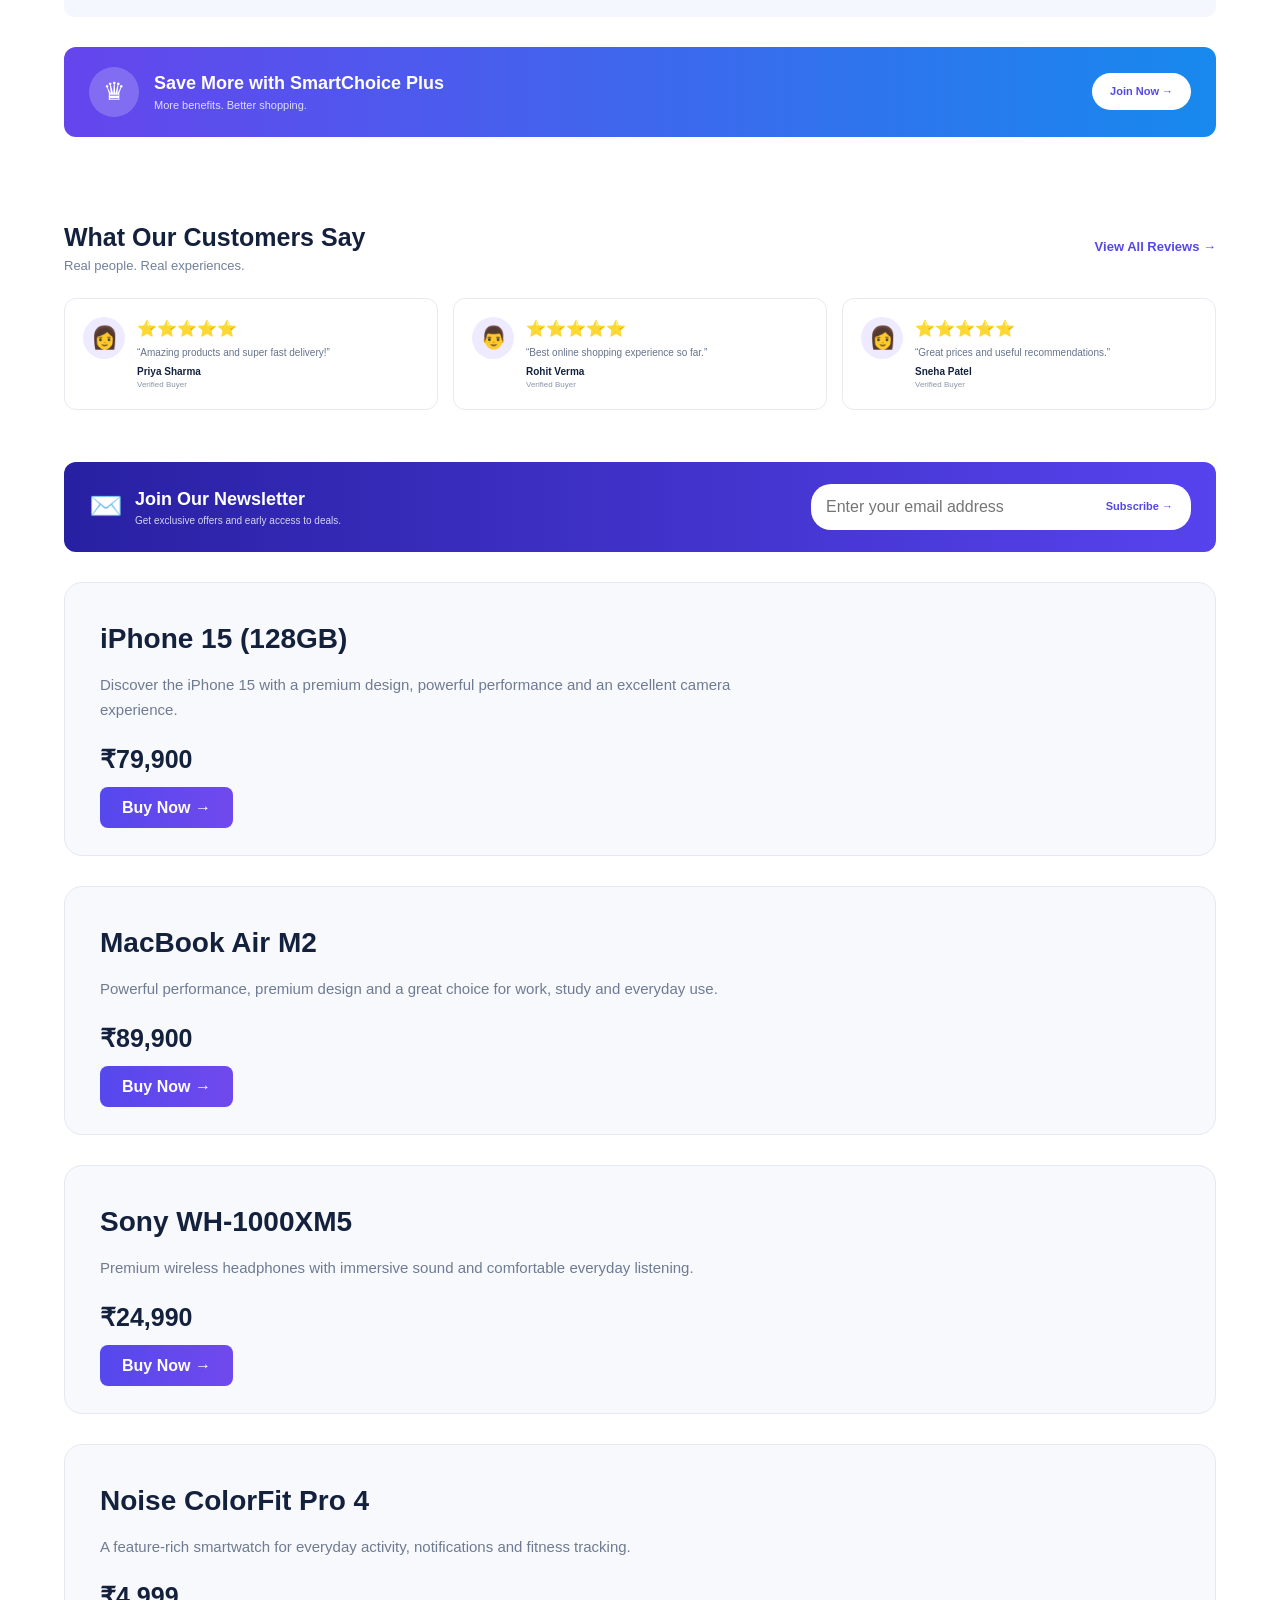
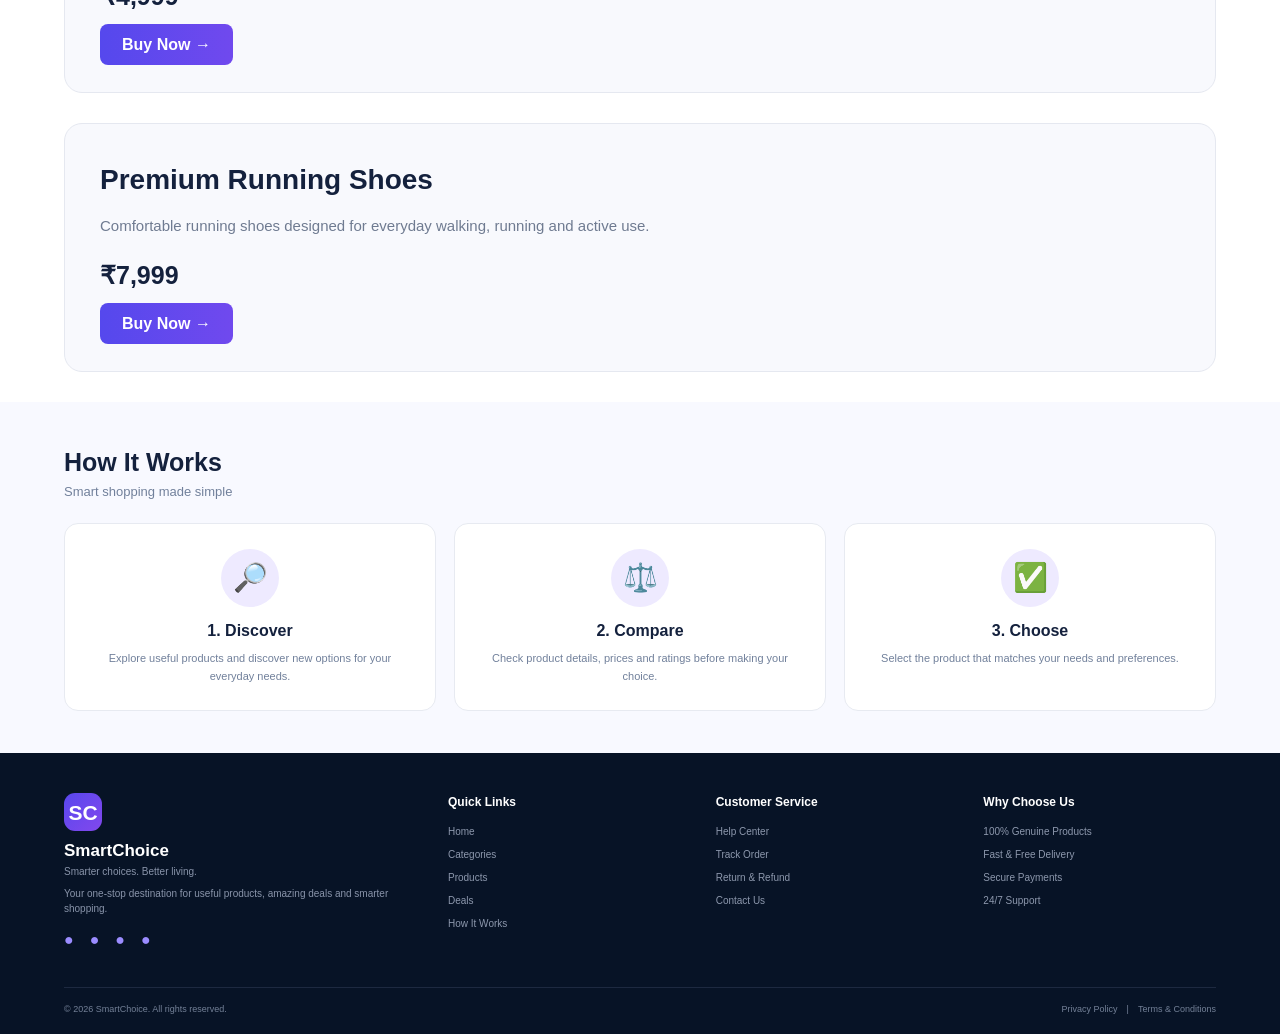
==== commit bf691190: "Fix HTML syntax for product image alt attribute" ====
--- a/index.html
+++ b/index.html
@@ -305,8 +305,8 @@
 
           <div class="product-image">
   <img
-    <img src="https://placehold.co/300x250/png?text=iPhone+15"
-    alt="iPhone 15">
+    src="https://placehold.co/300x250/png?text=iPhone+15"
+    alt="iPhone 15"
     style="width:150px;height:120px;object-fit:contain;"
   >
 </div>
@@ -752,6 +752,72 @@
 
 
   <!-- JAVASCRIPT -->
+  <script>
+const savedProduct = localStorage.getItem("smartchoiceProduct");
+
+if (savedProduct) {
+  const product = JSON.parse(savedProduct);
+
+  const productName = document.querySelector(".product h3");
+  const productPrice = document.querySelector(".product .price");
+  const productImage = document.querySelector(".product img");
+
+  if (productName && product.name) {
+    productName.textContent = product.name;
+  }
+
+  if (productPrice && product.price) {
+    productPrice.textContent = product.price;
+  }
+
+  if (productImage && product.image) {
+    productImage.src = product.image;
+  }
+}
+</script>
+  <script>
+function loadAdminProducts() {
+  const products = document.querySelectorAll(".product");
+
+  products.forEach((card, index) => {
+
+    const productIds = [
+      "iphone",
+      "macbook",
+      "sony",
+      "watch",
+      "shoes"
+    ];
+
+    const id = productIds[index];
+    const saved = localStorage.getItem("smartchoice_" + id);
+
+    if (!saved) return;
+
+    const data = JSON.parse(saved);
+
+    const name = card.querySelector("h3");
+    const price = card.querySelector(".price");
+    const image = card.querySelector("img");
+
+    if (name && data.name) {
+      name.textContent = data.name;
+    }
+
+    if (price && data.price) {
+      price.textContent = data.price;
+    }
+
+    if (image && data.image) {
+      image.src = data.image;
+    }
+  });
+}
+
+loadAdminProducts();
+</script>
+
+<script src="script.js"></script>
   <script src="script.js"></script>
 
 </body>
--- a/style.css
+++ b/style.css
@@ -1644,3 +1644,63 @@
 .buy-now:hover {
   transform: translateY(-2px);
 }
+
+/* ===== MOBILE WIDTH FIX ===== */
+
+html,
+body {
+  width: 100%;
+  max-width: 100%;
+  overflow-x: hidden;
+  margin: 0;
+  padding: 0;
+  box-sizing: border-box;
+}
+
+*,
+*::before,
+*::after {
+  box-sizing: border-box;
+}
+
+@media (max-width: 768px) {
+
+  .header,
+  .topbar,
+  nav,
+  main,
+  section,
+  footer {
+    width: 100% !important;
+    max-width: 100% !important;
+  }
+
+  .hero,
+  .categories,
+  .promo-section,
+  .products-section,
+  .trust-section,
+  .plus-section,
+  .reviews-section,
+  .newsletter-section {
+    width: 100% !important;
+    max-width: 100% !important;
+  }
+
+  .promo-grid,
+  .category-grid,
+  .products-grid {
+    width: 100% !important;
+    max-width: 100% !important;
+  }
+
+  .promo-card,
+  .category,
+  .product {
+    max-width: 100% !important;
+  }
+
+  img {
+    max-width: 100%;
+  }
+}
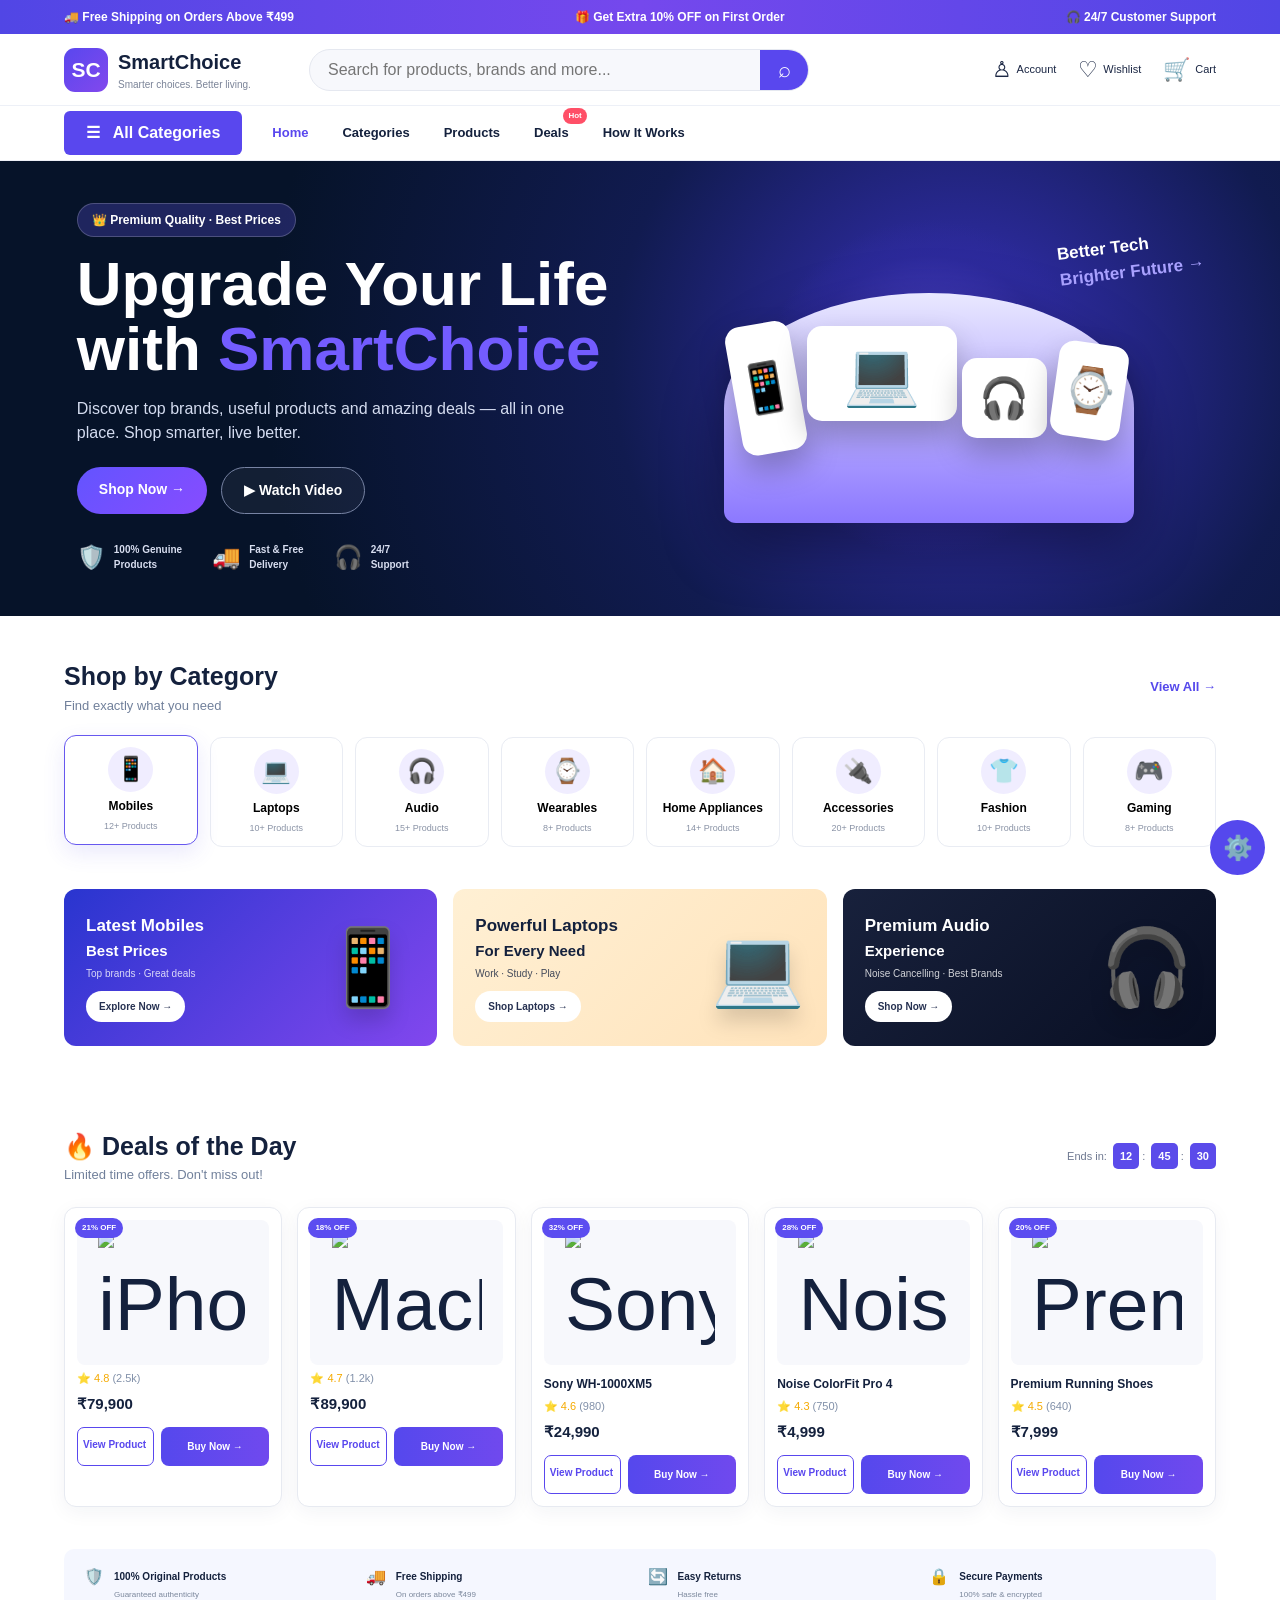
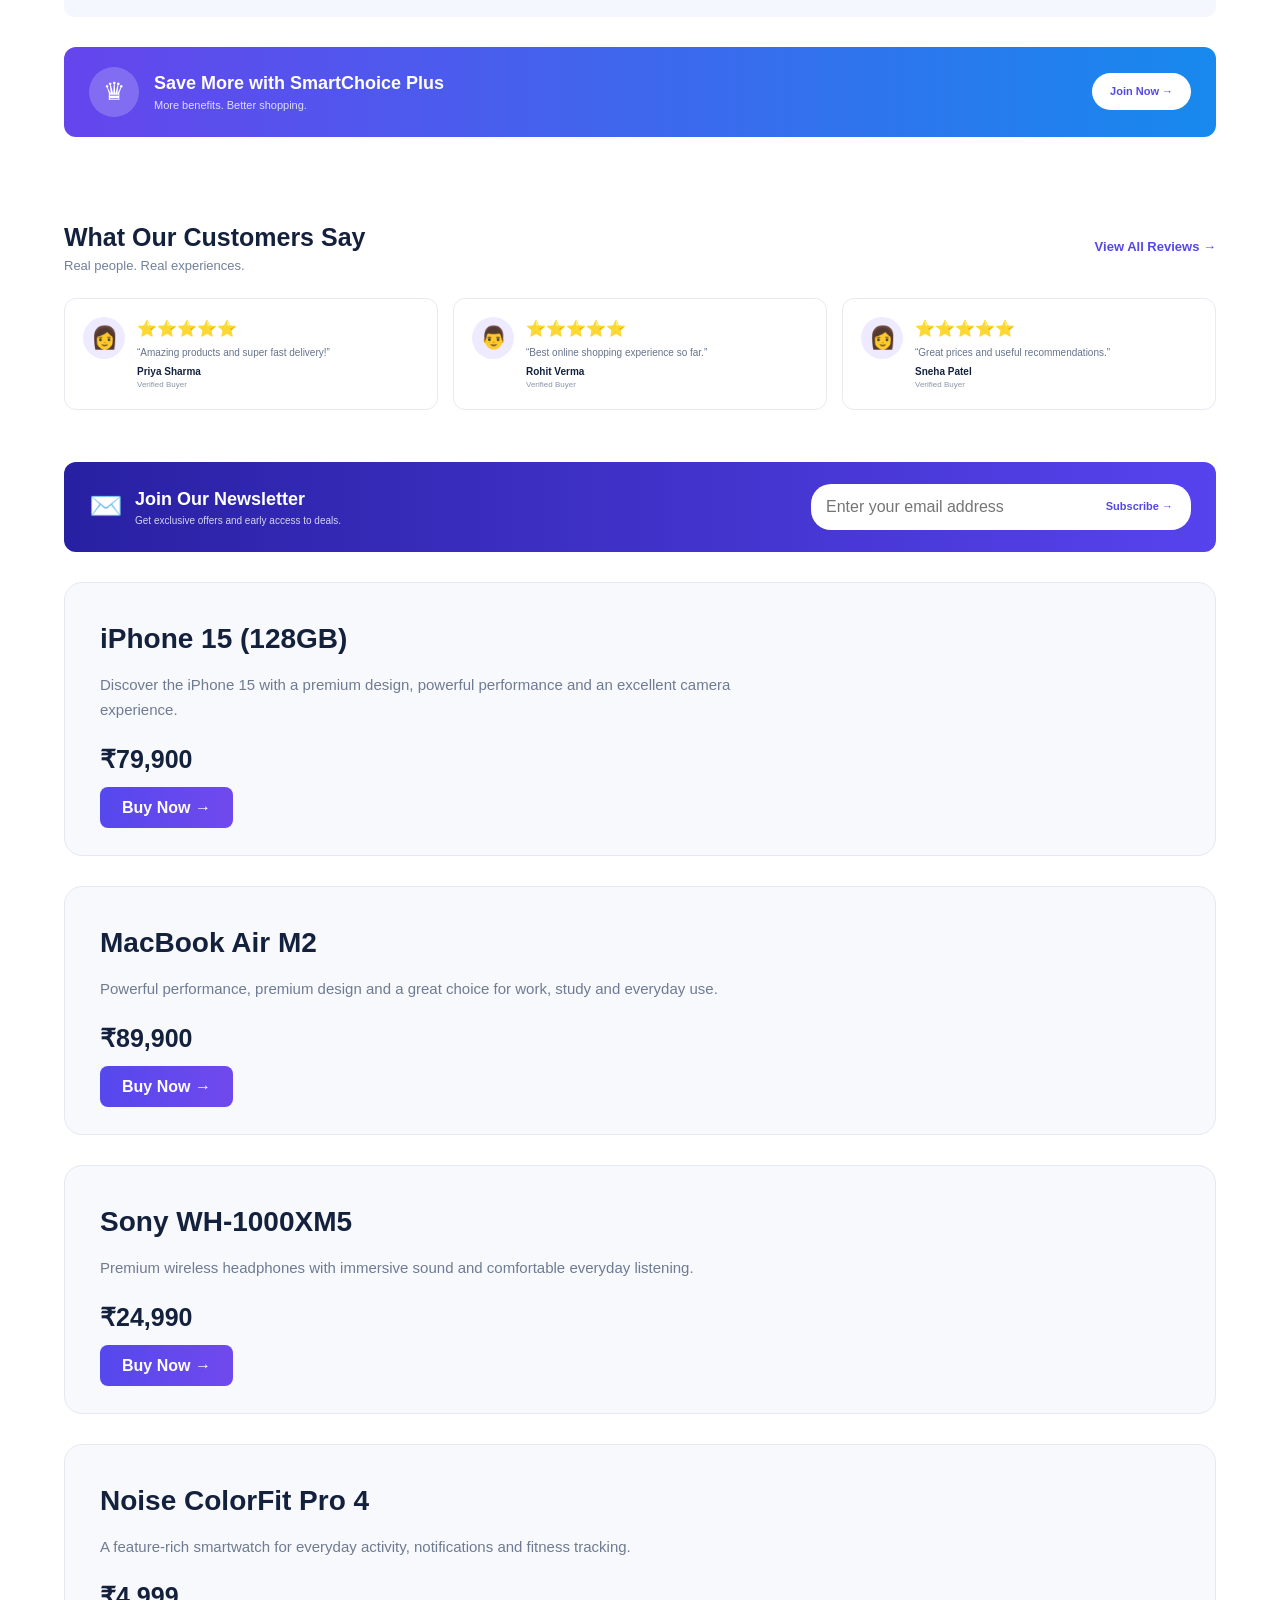
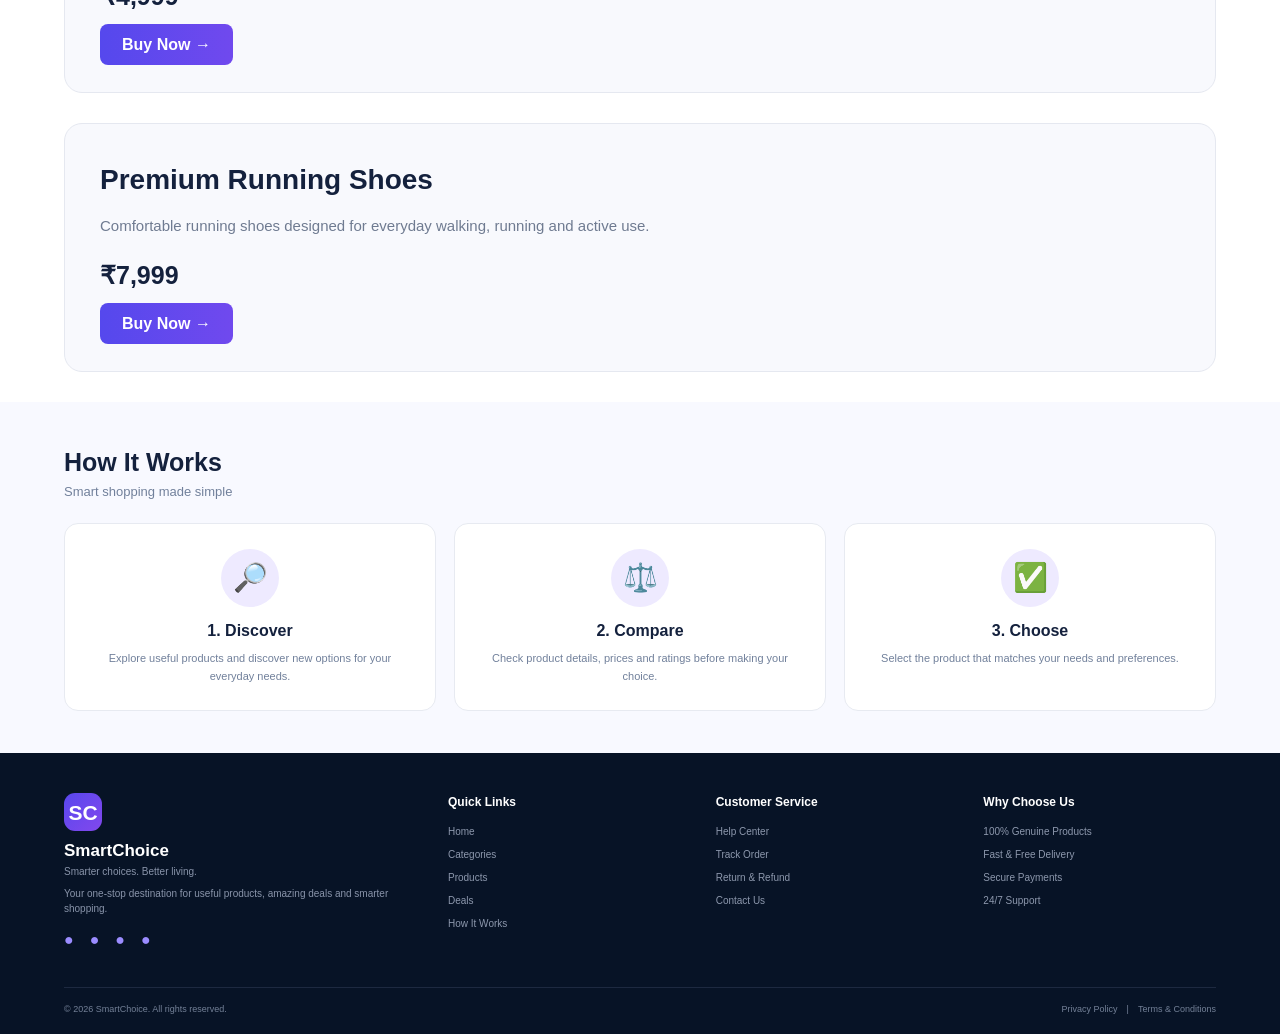
==== commit 22fb412d: "Update index.html" ====
--- a/index.html
+++ b/index.html
@@ -9,7 +9,47 @@
 
   <link rel="stylesheet" href="style.css">
 </head>
-
+<!-- SmartChoice Settings -->
+<div id="settings-panel" style="display:none; position:fixed; right:15px; top:80px; z-index:9999; background:white; color:#14213d; padding:20px; border-radius:14px; box-shadow:0 4px 25px #0003; width:260px;">
+  <h3>⚙️ Website Settings</h3>
+
+  <label for="theme-setting">Website Theme</label>
+  <select id="theme-setting" style="width:100%; padding:10px; margin:10px 0;">
+    <option value="light">Light Mode</option>
+    <option value="dark">Dark Mode</option>
+  </select>
+
+  <button onclick="applyTheme()" style="padding:10px; margin-right:5px;">Apply</button>
+  <button onclick="closeSettings()" style="padding:10px;">Close</button>
+</div>
+
+<button onclick="openSettings()" style="position:fixed; right:15px; bottom:25px; z-index:9998; border:0; border-radius:50%; width:55px; height:55px; background:#5548ed; color:white; font-size:24px;">
+  ⚙️
+</button>
+
+<script>
+function openSettings() {
+  document.getElementById("settings-panel").style.display = "block";
+}
+
+function closeSettings() {
+  document.getElementById("settings-panel").style.display = "none";
+}
+
+function applyTheme() {
+  const theme = document.getElementById("theme-setting").value;
+  document.body.style.background = theme === "dark" ? "#111827" : "#ffffff";
+  document.body.style.color = theme === "dark" ? "#ffffff" : "#14213d";
+  localStorage.setItem("smartchoiceTheme", theme);
+}
+
+const savedTheme = localStorage.getItem("smartchoiceTheme");
+if (savedTheme) {
+  document.getElementById("theme-setting").value = savedTheme;
+  applyTheme();
+}
+</script>
+  
 <body>
 
   <!-- TOP BAR -->
